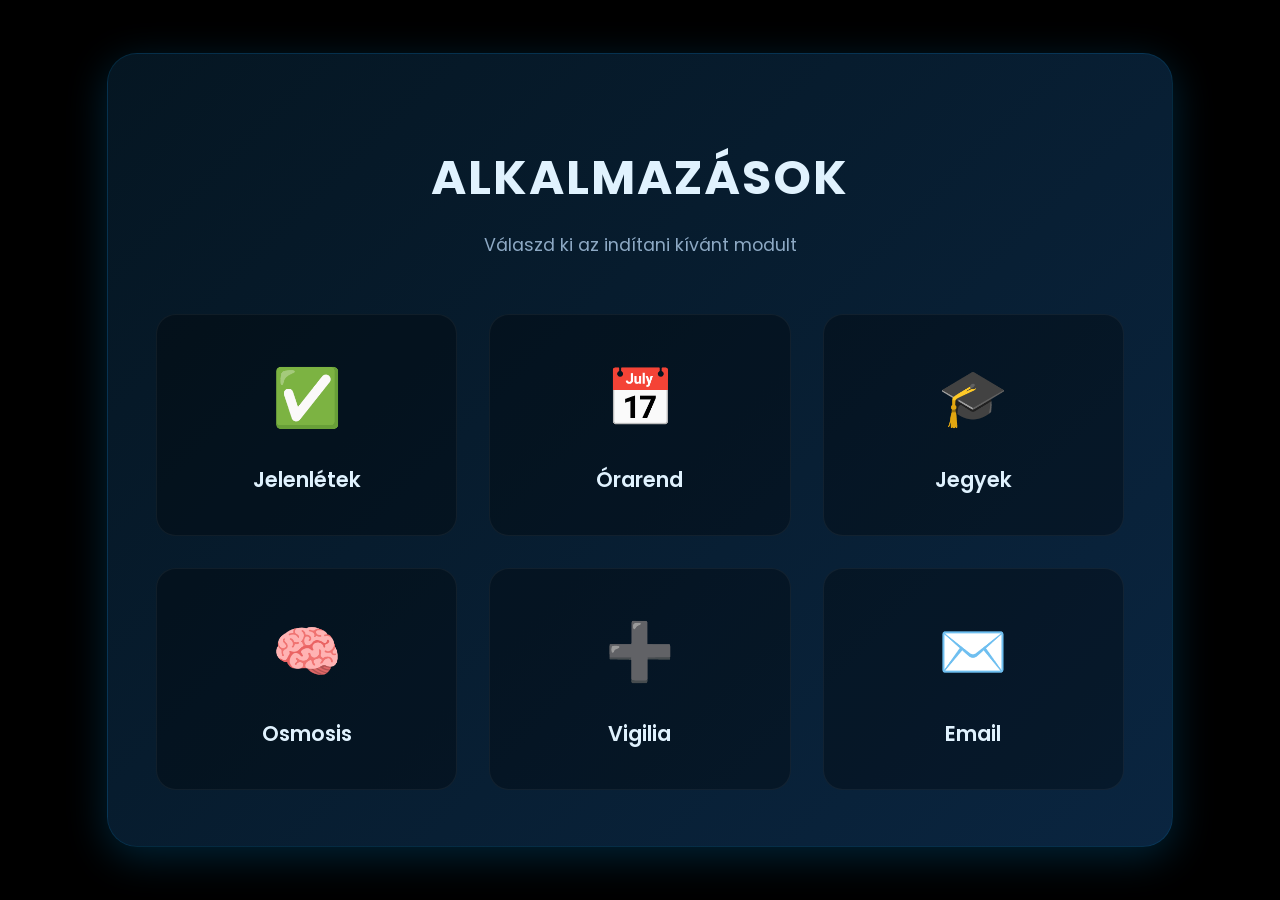
==== index.html @ 61c23f5e "Update index.html" ====
<!DOCTYPE html>
<html lang="hu">
<head>
    <meta charset="UTF-8">
    <meta name="viewport" content="width=device-width, initial-scale=1.0">
    <title>Központi Hub</title>
    <style>
        @import url('https://fonts.googleapis.com/css2?family=Poppins:wght@300;400;600&display=swap');

        /* Teljesen fekete háttér a böngészőnek */
        body {
            margin: 0;
            padding: 0;
            font-family: 'Poppins', sans-serif;
            background-color: #000000; 
            color: #ffffff;
            display: flex;
            justify-content: center;
            align-items: center;
            min-height: 100vh;
        }

        /* A "kék tér", ami összefogja a tartalmat */
        .content-area {
            background: linear-gradient(135deg, #051622, #0a2540);
            border-radius: 30px;
            padding: 3.5rem 2rem;
            max-width: 1000px;
            width: 90%;
            box-shadow: 0 10px 40px rgba(0, 119, 182, 0.3);
            border: 1px solid rgba(0, 119, 182, 0.2);
            text-align: center;
        }

        header h1 {
            font-size: 3rem;
            margin-bottom: 0.5rem;
            letter-spacing: 2px;
            text-transform: uppercase;
            color: #e0f2fe;
        }

        header p {
            font-size: 1.1rem;
            color: #8da9c4;
            margin-bottom: 3.5rem;
        }

        .card-grid {
            display: grid;
            grid-template-columns: repeat(auto-fit, minmax(220px, 1fr));
            gap: 2rem;
            padding: 0 1rem;
        }

        /* Minimalista kártyák */
        .card {
            background: rgba(0, 0, 0, 0.3);
            border: 1px solid rgba(255, 255, 255, 0.05);
            border-radius: 20px;
            padding: 2.5rem 1.5rem;
            text-decoration: none;
            color: #ffffff;
            transition: all 0.3s ease;
            display: flex;
            flex-direction: column;
            align-items: center;
            position: relative;
        }

        .card:hover {
            transform: translateY(-8px);
            border-color: #4facfe;
            background: rgba(0, 0, 0, 0.5);
            box-shadow: 0 10px 25px rgba(79, 172, 254, 0.2);
        }

        .icon {
            font-size: 3.5rem;
            margin-bottom: 1.5rem;
            transition: transform 0.3s ease;
        }

        .card:hover .icon {
            transform: scale(1.1);
        }

        .card h2 {
            font-size: 1.3rem;
            margin: 0;
            color: #e0f2fe;
            font-weight: 600;
        }

        /* Reszponzív dizájn telefonokra */
        @media (max-width: 600px) {
            .content-area {
                padding: 2rem 1rem;
                border-radius: 20px;
            }
            header h1 {
                font-size: 2.2rem;
            }
            .card-grid {
                gap: 1.5rem;
            }
            .card {
                padding: 2rem 1rem;
            }
        }
    </style>
</head>
<body>

    <div class="content-area">
        <header>
            <h1>Alkalmazások</h1>
            <p>Válaszd ki az indítani kívánt modult</p>
        </header>

        <div class="card-grid">
            <a href="presentations/pres.html" class="card">
                <div class="icon">✅</div>
                <h2>Jelenlétek</h2>
            </a>

            <a href="timetable/timetable.html" class="card">
                <div class="icon">📅</div>
                <h2>Órarend</h2>
            </a>

            <a href="https://portal-academic.umfst.ro/login" class="card" target="_blank">
                <div class="icon">🎓</div>
                <h2>Jegyek</h2>
            </a>

            <a href="https://osmosis.org" class="card" target="_blank">
                <div class="icon">🧠</div>
                <h2>Osmosis</h2>
            </a>

            <a href="https://umfst-garzi.web.app/login" class="card" target="_blank">
                <div class="icon">➕</div>
                <h2>Vigilia</h2>
            </a>

            <a href="https://outlook.office.com/mail/" class="card" target="_blank">
                <div class="icon">✉️</div>
                <h2>Email</h2>
            </a>
        </div>
    </div>

</body>
</html>
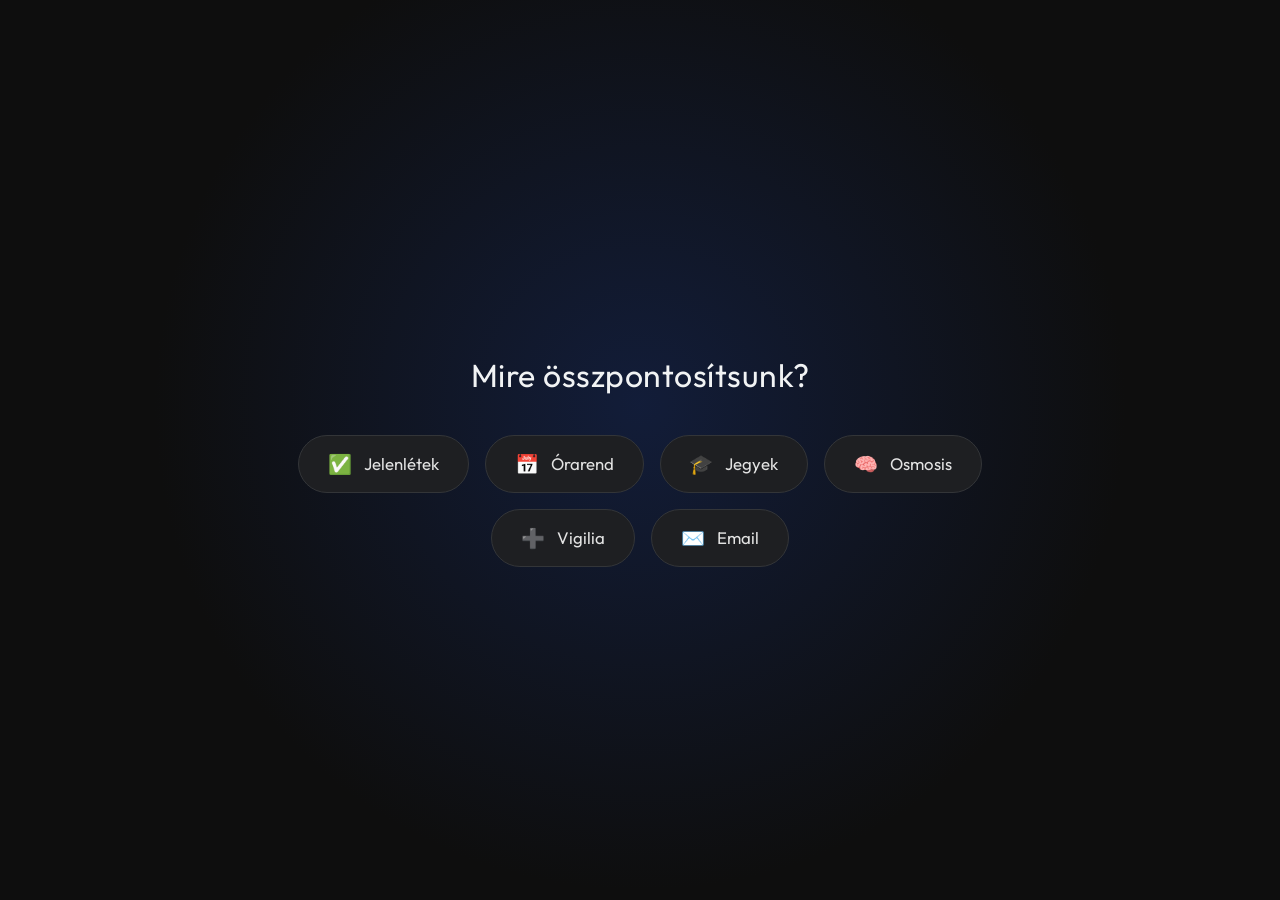
==== commit 43b158b8: "Update index.html" ====
--- a/index.html
+++ b/index.html
@@ -5,147 +5,131 @@
     <meta name="viewport" content="width=device-width, initial-scale=1.0">
     <title>Központi Hub</title>
     <style>
-        @import url('https://fonts.googleapis.com/css2?family=Poppins:wght@300;400;600&display=swap');
+        @import url('https://fonts.googleapis.com/css2?family=Outfit:wght@300;400;500&display=swap');
 
-        /* Teljesen fekete háttér a böngészőnek */
         body {
             margin: 0;
             padding: 0;
-            font-family: 'Poppins', sans-serif;
-            background-color: #000000; 
-            color: #ffffff;
+            font-family: 'Outfit', sans-serif;
+            /* Teljesen sötét háttér, középen egy finom mélykék ragyogással */
+            background-color: #0e0e0e;
+            background-image: radial-gradient(circle at 50% 45%, rgba(20, 35, 75, 0.7) 0%, rgba(14, 14, 14, 1) 60%);
+            background-repeat: no-repeat;
+            background-attachment: fixed;
+            color: #e3e3e3;
             display: flex;
+            flex-direction: column;
             justify-content: center;
             align-items: center;
             min-height: 100vh;
         }
 
-        /* A "kék tér", ami összefogja a tartalmat */
-        .content-area {
-            background: linear-gradient(135deg, #051622, #0a2540);
-            border-radius: 30px;
-            padding: 3.5rem 2rem;
-            max-width: 1000px;
-            width: 90%;
-            box-shadow: 0 10px 40px rgba(0, 119, 182, 0.3);
-            border: 1px solid rgba(0, 119, 182, 0.2);
+        .container {
             text-align: center;
+            width: 100%;
+            max-width: 800px;
+            padding: 2rem;
+            z-index: 1;
         }
 
         header h1 {
-            font-size: 3rem;
-            margin-bottom: 0.5rem;
-            letter-spacing: 2px;
-            text-transform: uppercase;
-            color: #e0f2fe;
-        }
-
-        header p {
-            font-size: 1.1rem;
-            color: #8da9c4;
-            margin-bottom: 3.5rem;
+            font-size: 2rem;
+            font-weight: 400;
+            margin-bottom: 2.5rem;
+            color: #f1f3f4;
+            letter-spacing: 0.5px;
         }
 
         .card-grid {
-            display: grid;
-            grid-template-columns: repeat(auto-fit, minmax(220px, 1fr));
-            gap: 2rem;
-            padding: 0 1rem;
+            display: flex;
+            flex-wrap: wrap;
+            justify-content: center;
+            gap: 1rem;
         }
 
-        /* Minimalista kártyák */
+        /* Minimalista, keresősáv-stílusú kártyák */
         .card {
-            background: rgba(0, 0, 0, 0.3);
-            border: 1px solid rgba(255, 255, 255, 0.05);
-            border-radius: 20px;
-            padding: 2.5rem 1.5rem;
+            background: #1e1f22;
+            border: 1px solid #333538;
+            border-radius: 50px; /* Kerekített, kapszula forma */
+            padding: 1rem 1.8rem;
             text-decoration: none;
-            color: #ffffff;
-            transition: all 0.3s ease;
+            color: #e3e3e3;
+            transition: all 0.2s ease;
             display: flex;
-            flex-direction: column;
             align-items: center;
-            position: relative;
+            gap: 12px;
         }
 
         .card:hover {
-            transform: translateY(-8px);
-            border-color: #4facfe;
-            background: rgba(0, 0, 0, 0.5);
-            box-shadow: 0 10px 25px rgba(79, 172, 254, 0.2);
+            background: #2a2b2f;
+            border-color: #55585b;
+            transform: translateY(-2px);
+            box-shadow: 0 4px 15px rgba(0, 0, 0, 0.3);
         }
 
         .icon {
-            font-size: 3.5rem;
-            margin-bottom: 1.5rem;
-            transition: transform 0.3s ease;
-        }
-
-        .card:hover .icon {
-            transform: scale(1.1);
+            font-size: 1.2rem;
         }
 
         .card h2 {
-            font-size: 1.3rem;
+            font-size: 1.05rem;
+            font-weight: 400;
             margin: 0;
-            color: #e0f2fe;
-            font-weight: 600;
         }
 
         /* Reszponzív dizájn telefonokra */
         @media (max-width: 600px) {
-            .content-area {
-                padding: 2rem 1rem;
-                border-radius: 20px;
-            }
             header h1 {
-                font-size: 2.2rem;
+                font-size: 1.6rem;
             }
             .card-grid {
-                gap: 1.5rem;
+                flex-direction: column;
+                align-items: center;
             }
             .card {
-                padding: 2rem 1rem;
+                width: 80%;
+                justify-content: center;
+                padding: 1.2rem;
             }
         }
     </style>
 </head>
 <body>
 
-    <div class="content-area">
+    <div class="container">
         <header>
-            <h1>Alkalmazások</h1>
-            <p>Válaszd ki az indítani kívánt modult</p>
+            <h1>Mire összpontosítsunk?</h1>
         </header>
 
         <div class="card-grid">
             <a href="presentations/pres.html" class="card">
-                <div class="icon">✅</div>
+                <span class="icon">✅</span>
                 <h2>Jelenlétek</h2>
             </a>
 
             <a href="timetable/timetable.html" class="card">
-                <div class="icon">📅</div>
+                <span class="icon">📅</span>
                 <h2>Órarend</h2>
             </a>
 
             <a href="https://portal-academic.umfst.ro/login" class="card" target="_blank">
-                <div class="icon">🎓</div>
+                <span class="icon">🎓</span>
                 <h2>Jegyek</h2>
             </a>
 
             <a href="https://osmosis.org" class="card" target="_blank">
-                <div class="icon">🧠</div>
+                <span class="icon">🧠</span>
                 <h2>Osmosis</h2>
             </a>
 
             <a href="https://umfst-garzi.web.app/login" class="card" target="_blank">
-                <div class="icon">➕</div>
+                <span class="icon">➕</span>
                 <h2>Vigilia</h2>
             </a>
 
             <a href="https://outlook.office.com/mail/" class="card" target="_blank">
-                <div class="icon">✉️</div>
+                <span class="icon">✉️</span>
                 <h2>Email</h2>
             </a>
         </div>
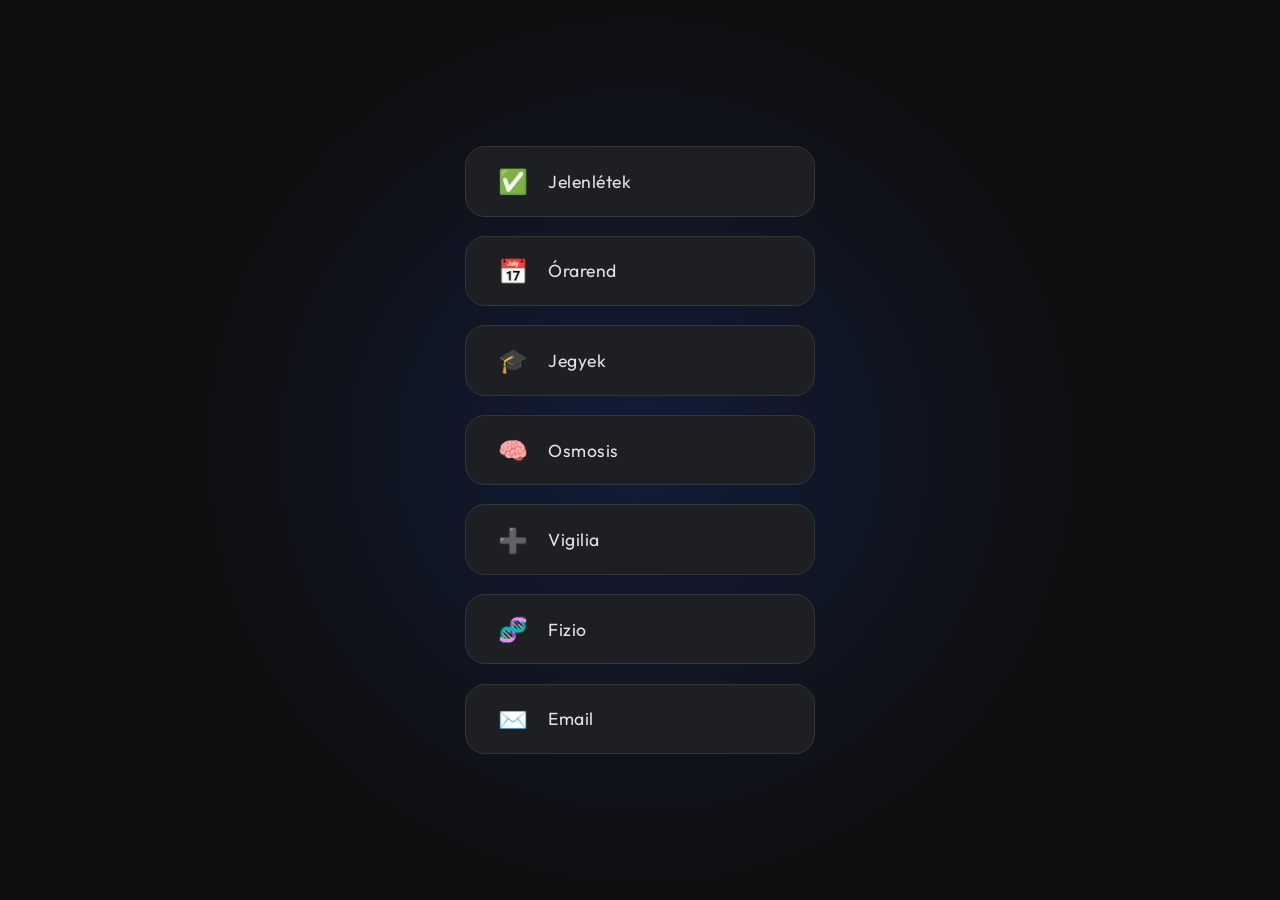
==== commit 191ec99e: "Update index.html" ====
--- a/index.html
+++ b/index.html
@@ -11,54 +11,48 @@
             margin: 0;
             padding: 0;
             font-family: 'Outfit', sans-serif;
-            /* Teljesen sötét háttér, középen egy finom mélykék ragyogással */
             background-color: #0e0e0e;
-            background-image: radial-gradient(circle at 50% 45%, rgba(20, 35, 75, 0.7) 0%, rgba(14, 14, 14, 1) 60%);
+            background-image: radial-gradient(circle at 50% 50%, rgba(20, 35, 75, 0.7) 0%, rgba(14, 14, 14, 1) 60%);
             background-repeat: no-repeat;
             background-attachment: fixed;
             color: #e3e3e3;
             display: flex;
-            flex-direction: column;
             justify-content: center;
             align-items: center;
             min-height: 100vh;
         }
 
         .container {
-            text-align: center;
             width: 100%;
-            max-width: 800px;
+            display: flex;
+            justify-content: center;
             padding: 2rem;
-            z-index: 1;
-        }
-
-        header h1 {
-            font-size: 2rem;
-            font-weight: 400;
-            margin-bottom: 2.5rem;
-            color: #f1f3f4;
-            letter-spacing: 0.5px;
+            box-sizing: border-box;
         }
 
         .card-grid {
             display: flex;
-            flex-wrap: wrap;
-            justify-content: center;
-            gap: 1rem;
+            flex-direction: column; /* Egy oszlopba rendezés */
+            align-items: center;
+            gap: 1.2rem;
+            width: 100%;
         }
 
-        /* Minimalista, keresősáv-stílusú kártyák */
+        /* Szélesebb, oszlopos kártyák */
         .card {
             background: #1e1f22;
             border: 1px solid #333538;
-            border-radius: 50px; /* Kerekített, kapszula forma */
-            padding: 1rem 1.8rem;
+            border-radius: 20px;
+            padding: 1.2rem 2rem;
             text-decoration: none;
             color: #e3e3e3;
             transition: all 0.2s ease;
             display: flex;
             align-items: center;
-            gap: 12px;
+            gap: 20px;
+            width: 100%;
+            max-width: 350px; /* A kártyák maximális szélessége */
+            box-sizing: border-box;
         }
 
         .card:hover {
@@ -69,28 +63,25 @@
         }
 
         .icon {
-            font-size: 1.2rem;
+            font-size: 1.5rem;
+            display: flex;
+            align-items: center;
+            justify-content: center;
+            width: 30px; /* Fix szélesség az ikonoknak, hogy a szöveg szépen egy vonalban maradjon */
         }
 
         .card h2 {
-            font-size: 1.05rem;
+            font-size: 1.1rem;
             font-weight: 400;
             margin: 0;
+            letter-spacing: 0.5px;
         }
 
         /* Reszponzív dizájn telefonokra */
-        @media (max-width: 600px) {
-            header h1 {
-                font-size: 1.6rem;
-            }
-            .card-grid {
-                flex-direction: column;
-                align-items: center;
-            }
+        @media (max-width: 400px) {
             .card {
-                width: 80%;
-                justify-content: center;
-                padding: 1.2rem;
+                max-width: 100%;
+                padding: 1rem 1.5rem;
             }
         }
     </style>
@@ -98,10 +89,6 @@
 <body>
 
     <div class="container">
-        <header>
-            <h1>Mire összpontosítsunk?</h1>
-        </header>
-
         <div class="card-grid">
             <a href="presentations/pres.html" class="card">
                 <span class="icon">✅</span>
@@ -128,6 +115,11 @@
                 <h2>Vigilia</h2>
             </a>
 
+            <a href="https://fizioms.ro" class="card" target="_blank">
+                <span class="icon">🧬</span>
+                <h2>Fizio</h2>
+            </a>
+
             <a href="https://outlook.office.com/mail/" class="card" target="_blank">
                 <span class="icon">✉️</span>
                 <h2>Email</h2>
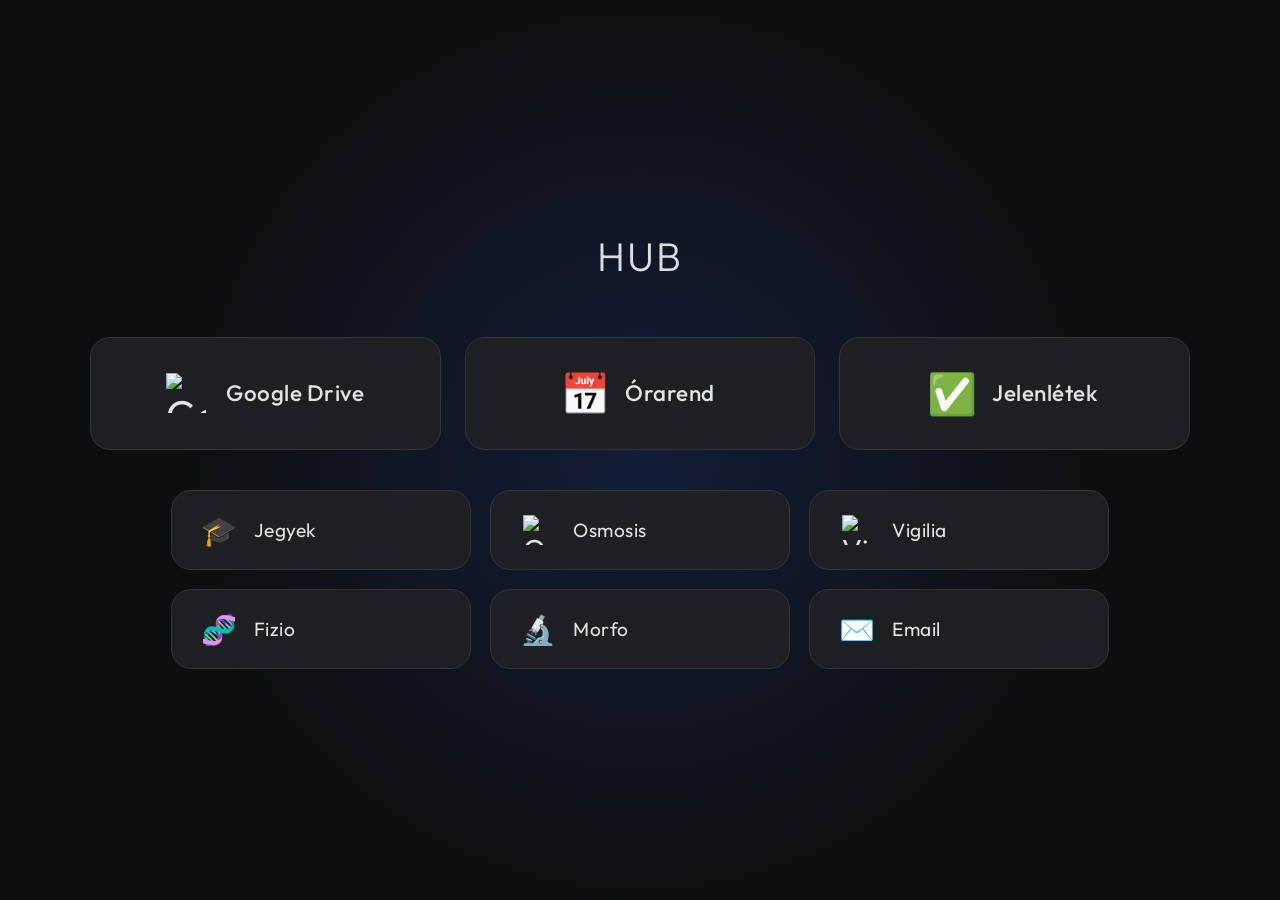
==== commit 92162a24: "Update index.html" ====
--- a/index.html
+++ b/index.html
@@ -4,6 +4,7 @@
     <meta charset="UTF-8">
     <meta name="viewport" content="width=device-width, initial-scale=1.0">
     <title>Központi Hub</title>
+    <link rel="icon" href="data:image/svg+xml,<svg xmlns=%22http://www.w3.org/2000/svg%22 viewBox=%220 0 100 100%22><text y=%22.9em%22 font-size=%2290%22>🎓</text></svg>">
     <style>
         @import url('https://fonts.googleapis.com/css2?family=Outfit:wght@300;400;500&display=swap');
 
@@ -26,32 +27,59 @@
             width: 100%;
             display: flex;
             justify-content: center;
-            padding: 2rem;
+            padding: 3rem 2rem;
             box-sizing: border-box;
         }
 
-        .card-grid {
-            display: flex;
-            flex-direction: column; /* Egy oszlopba rendezés */
-            align-items: center;
+        /* A teljes elrendezést összefogó konténer */
+        .layout-wrapper {
+            display: flex;
+            flex-direction: column;
+            align-items: center;
+            gap: 2.5rem;
+            width: 100%;
+            max-width: 1100px;
+        }
+
+        /* Letisztult főcím stílusa */
+        header h1 {
+            font-size: 2.5rem;
+            font-weight: 300;
+            margin: 0 0 1rem 0;
+            color: #f1f3f4;
+            letter-spacing: 2px;
+            text-transform: uppercase;
+            opacity: 0.9;
+        }
+
+        /* Felső sor: 3 nagy kártya */
+        .top-row {
+            display: grid;
+            grid-template-columns: repeat(3, 1fr);
+            gap: 1.5rem;
+            width: 100%;
+        }
+
+        /* Alsó rész: a többi kártya */
+        .bottom-row {
+            display: flex;
+            flex-wrap: wrap;
+            justify-content: center;
             gap: 1.2rem;
             width: 100%;
-        }
-
-        /* Szélesebb, oszlopos kártyák */
+            max-width: 1000px;
+        }
+
+        /* Közös kártya stílusok */
         .card {
             background: #1e1f22;
             border: 1px solid #333538;
             border-radius: 20px;
-            padding: 1.2rem 2rem;
             text-decoration: none;
             color: #e3e3e3;
             transition: all 0.2s ease;
             display: flex;
             align-items: center;
-            gap: 20px;
-            width: 100%;
-            max-width: 350px; /* A kártyák maximális szélessége */
             box-sizing: border-box;
         }
 
@@ -62,26 +90,82 @@
             box-shadow: 0 4px 15px rgba(0, 0, 0, 0.3);
         }
 
-        .icon {
-            font-size: 1.5rem;
-            display: flex;
-            align-items: center;
-            justify-content: center;
-            width: 30px; /* Fix szélesség az ikonoknak, hogy a szöveg szépen egy vonalban maradjon */
-        }
-
-        .card h2 {
-            font-size: 1.1rem;
+        /* Kép alapú logók formázása */
+        .icon img {
+            width: 100%;
+            height: 100%;
+            object-fit: contain;
+        }
+
+        /* Felső, kiemelt kártyák stílusa */
+        .card.large {
+            padding: 2.2rem 2rem;
+            gap: 20px;
+            justify-content: center;
+        }
+
+        .card.large .icon {
+            font-size: 2.5rem;
+            display: flex;
+            align-items: center;
+            justify-content: center;
+            width: 40px;
+            height: 40px;
+        }
+
+        .card.large h2 {
+            font-size: 1.4rem;
+            font-weight: 500;
+            margin: 0;
+            letter-spacing: 0.5px;
+        }
+
+        /* Alsó kártyák stílusa */
+        .card.medium {
+            padding: 1.5rem 2rem;
+            gap: 20px;
+            width: 300px;
+            justify-content: flex-start;
+        }
+
+        .card.medium .icon {
+            font-size: 1.8rem;
+            display: flex;
+            align-items: center;
+            justify-content: center;
+            width: 30px;
+            height: 30px;
+        }
+
+        .card.medium h2 {
+            font-size: 1.2rem;
             font-weight: 400;
             margin: 0;
             letter-spacing: 0.5px;
         }
 
-        /* Reszponzív dizájn telefonokra */
-        @media (max-width: 400px) {
-            .card {
+        /* Reszponzív dizájn telefonokra és tabletekre */
+        @media (max-width: 950px) {
+            .top-row {
+                grid-template-columns: repeat(2, 1fr);
+            }
+        }
+
+        @media (max-width: 650px) {
+            header h1 {
+                font-size: 2rem;
+            }
+            .top-row {
+                grid-template-columns: 1fr;
+            }
+            .card.medium {
+                width: 100%;
                 max-width: 100%;
-                padding: 1rem 1.5rem;
+                justify-content: center;
+            }
+            .card.large {
+                justify-content: flex-start;
+                padding: 1.8rem;
             }
         }
     </style>
@@ -89,41 +173,67 @@
 <body>
 
     <div class="container">
-        <div class="card-grid">
-            <a href="presentations/pres.html" class="card">
-                <span class="icon">✅</span>
-                <h2>Jelenlétek</h2>
-            </a>
-
-            <a href="timetable/timetable.html" class="card">
-                <span class="icon">📅</span>
-                <h2>Órarend</h2>
-            </a>
-
-            <a href="https://portal-academic.umfst.ro/login" class="card" target="_blank">
-                <span class="icon">🎓</span>
-                <h2>Jegyek</h2>
-            </a>
-
-            <a href="https://osmosis.org" class="card" target="_blank">
-                <span class="icon">🧠</span>
-                <h2>Osmosis</h2>
-            </a>
-
-            <a href="https://umfst-garzi.web.app/login" class="card" target="_blank">
-                <span class="icon">➕</span>
-                <h2>Vigilia</h2>
-            </a>
-
-            <a href="https://fizioms.ro" class="card" target="_blank">
-                <span class="icon">🧬</span>
-                <h2>Fizio</h2>
-            </a>
-
-            <a href="https://outlook.office.com/mail/" class="card" target="_blank">
-                <span class="icon">✉️</span>
-                <h2>Email</h2>
-            </a>
+        <div class="layout-wrapper">
+            
+            <header>
+                <h1>Hub</h1>
+            </header>
+            
+            <div class="top-row">
+                <a href="https://drive.google.com/drive/u/0/folders/1tBa0dpio8K0IZI8FMz_psUheAzWeXCe9" class="card large" target="_blank">
+                    <span class="icon">
+                        <img src="https://ssl.gstatic.com/docs/doclist/images/drive_favicon_2026_32dp.png" alt="Google Drive Logó">
+                    </span>
+                    <h2>Google Drive</h2>
+                </a>
+
+                <a href="timetable/timetable.html" class="card large" target="_blank">
+                    <span class="icon">📅</span>
+                    <h2>Órarend</h2>
+                </a>
+
+                <a href="presentations/pres.html" class="card large" target="_blank">
+                    <span class="icon">✅</span>
+                    <h2>Jelenlétek</h2>
+                </a>
+            </div>
+
+            <div class="bottom-row">
+                <a href="https://portal-academic.umfst.ro/login" class="card medium" target="_blank">
+                    <span class="icon">🎓</span>
+                    <h2>Jegyek</h2>
+                </a>
+
+                <a href="https://osmosis.org" class="card medium" target="_blank">
+                    <span class="icon">
+                        <img src="https://www.osmosis.org/wp-content/uploads/sites/18/2026/01/cropped-favicon-1.png?w=192" alt="Osmosis Logó">
+                    </span>
+                    <h2>Osmosis</h2>
+                </a>
+
+                <a href="https://umfst-garzi.web.app/login" class="card medium" target="_blank">
+                    <span class="icon">
+                        <img src="https://umfst-garzi.web.app/vite.svg" alt="Vigilia Logó">
+                    </span>
+                    <h2>Vigilia</h2>
+                </a>
+
+                <a href="https://fizioms.ro" class="card medium" target="_blank">
+                    <span class="icon">🧬</span>
+                    <h2>Fizio</h2>
+                </a>
+
+                <a href="https://apw.umfst.ro/SlideCenter/Login" class="card medium" target="_blank">
+                    <span class="icon">🔬</span>
+                    <h2>Morfo</h2>
+                </a>
+
+                <a href="https://outlook.office.com/mail/" class="card medium" target="_blank">
+                    <span class="icon">✉️</span>
+                    <h2>Email</h2>
+                </a>
+            </div>
+
         </div>
     </div>
 
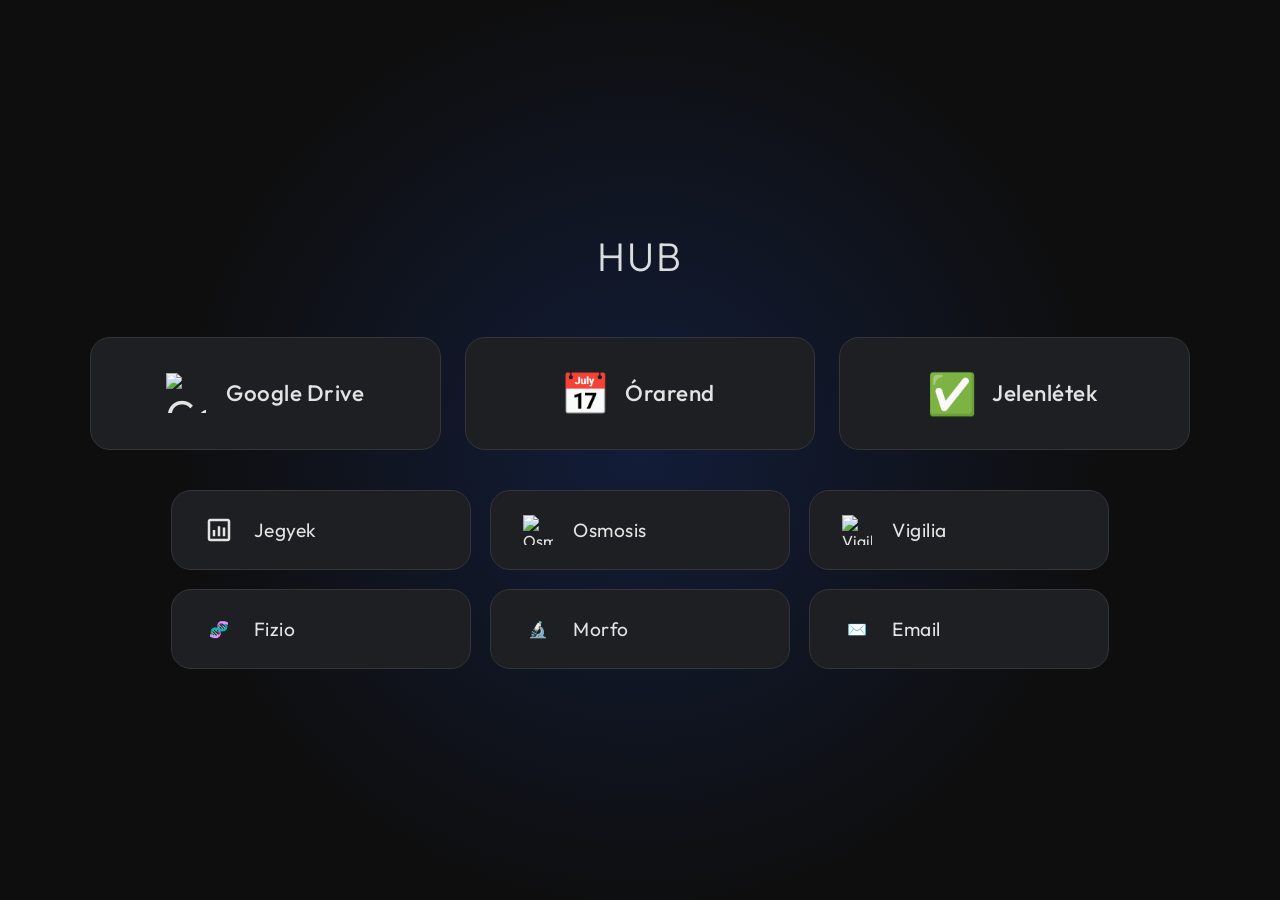
==== commit 1ce0a89e: "update" ====
--- a/index.html
+++ b/index.html
@@ -31,7 +31,6 @@
             box-sizing: border-box;
         }
 
-        /* A teljes elrendezést összefogó konténer */
         .layout-wrapper {
             display: flex;
             flex-direction: column;
@@ -41,7 +40,6 @@
             max-width: 1100px;
         }
 
-        /* Letisztult főcím stílusa */
         header h1 {
             font-size: 2.5rem;
             font-weight: 300;
@@ -52,7 +50,6 @@
             opacity: 0.9;
         }
 
-        /* Felső sor: 3 nagy kártya */
         .top-row {
             display: grid;
             grid-template-columns: repeat(3, 1fr);
@@ -60,7 +57,6 @@
             width: 100%;
         }
 
-        /* Alsó rész: a többi kártya */
         .bottom-row {
             display: flex;
             flex-wrap: wrap;
@@ -70,34 +66,38 @@
             max-width: 1000px;
         }
 
-        /* Közös kártya stílusok */
         .card {
             background: #1e1f22;
             border: 1px solid #333538;
             border-radius: 20px;
             text-decoration: none;
             color: #e3e3e3;
-            transition: all 0.2s ease;
+            transition: all 0.3s ease;
             display: flex;
             align-items: center;
             box-sizing: border-box;
         }
 
         .card:hover {
-            background: #2a2b2f;
-            border-color: #55585b;
+            background: rgba(25, 45, 75, 0.6);
+            border-color: rgba(79, 172, 254, 0.4);
             transform: translateY(-2px);
-            box-shadow: 0 4px 15px rgba(0, 0, 0, 0.3);
-        }
-
-        /* Kép alapú logók formázása */
+            box-shadow: 0 8px 20px rgba(79, 172, 254, 0.15);
+        }
+
         .icon img {
             width: 100%;
             height: 100%;
             object-fit: contain;
         }
 
-        /* Felső, kiemelt kártyák stílusa */
+        /* SVG ikon stílusa */
+        .icon svg {
+            width: 30px;
+            height: 30px;
+            fill: #e3e3e3;
+        }
+
         .card.large {
             padding: 2.2rem 2rem;
             gap: 20px;
@@ -120,7 +120,6 @@
             letter-spacing: 0.5px;
         }
 
-        /* Alsó kártyák stílusa */
         .card.medium {
             padding: 1.5rem 2rem;
             gap: 20px;
@@ -129,7 +128,6 @@
         }
 
         .card.medium .icon {
-            font-size: 1.8rem;
             display: flex;
             align-items: center;
             justify-content: center;
@@ -144,7 +142,6 @@
             letter-spacing: 0.5px;
         }
 
-        /* Reszponzív dizájn telefonokra és tabletekre */
         @media (max-width: 950px) {
             .top-row {
                 grid-template-columns: repeat(2, 1fr);
@@ -200,7 +197,9 @@
 
             <div class="bottom-row">
                 <a href="https://portal-academic.umfst.ro/login" class="card medium" target="_blank">
-                    <span class="icon">🎓</span>
+                    <span class="icon">
+                        <svg viewBox="0 0 24 24"><path d="M19 3H5c-1.1 0-2 .9-2 2v14c0 1.1.9 2 2 2h14c1.1 0 2-.9 2-2V5c0-1.1-.9-2-2-2zm0 16H5V5h14v14zM7 12h2v5H7zm4-3h2v8h-2zm4 1h2v7h-2z"/></svg>
+                    </span>
                     <h2>Jegyek</h2>
                 </a>
 
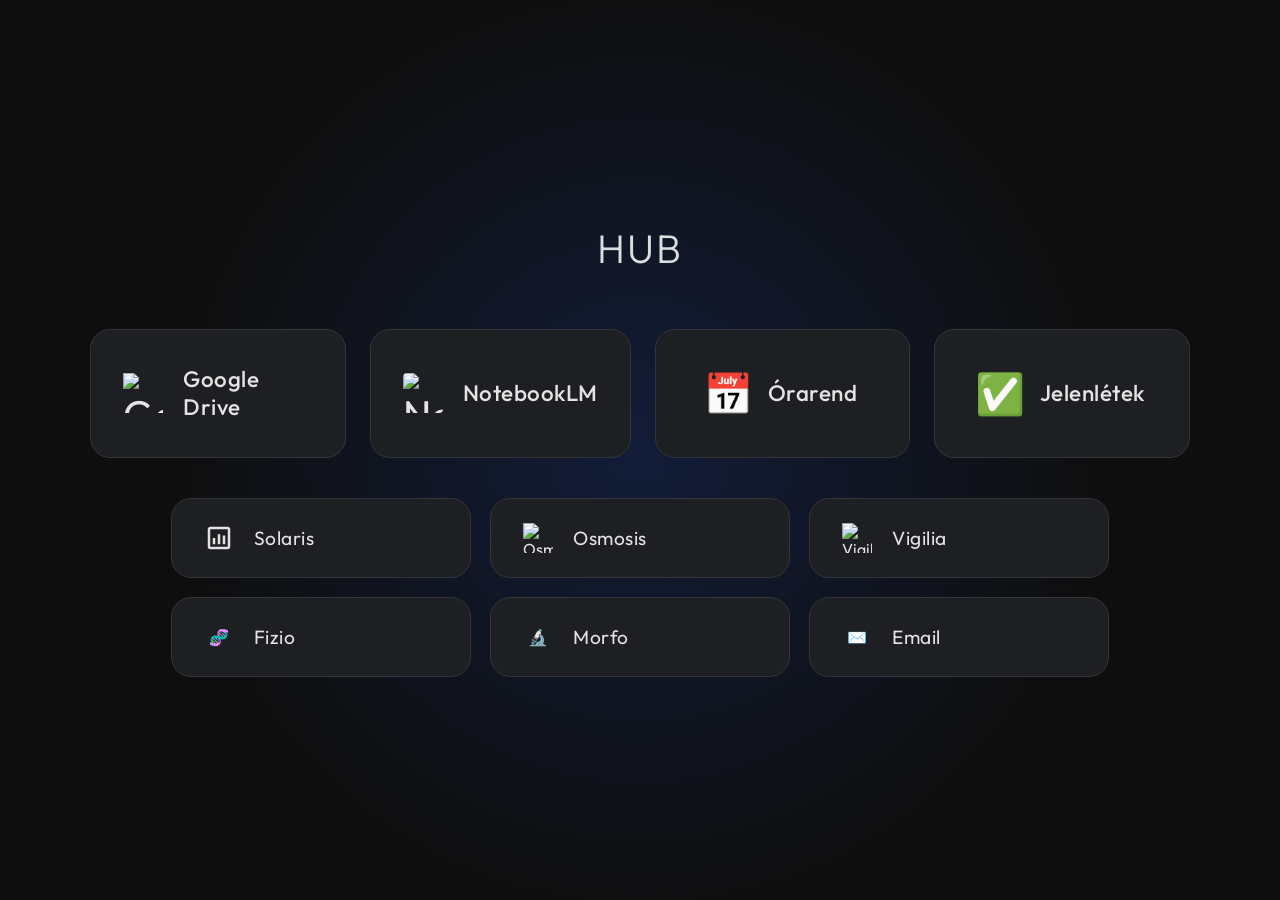
==== commit d11c3cee: "Update index.html" ====
--- a/index.html
+++ b/index.html
@@ -52,7 +52,7 @@
 
         .top-row {
             display: grid;
-            grid-template-columns: repeat(3, 1fr);
+            grid-template-columns: repeat(4, 1fr); /* Módosítva 3-ról 4-re az új kártya miatt */
             gap: 1.5rem;
             width: 100%;
         }
@@ -184,6 +184,14 @@
                     <h2>Google Drive</h2>
                 </a>
 
+                <!-- Új NotebookLM kártya -->
+                <a href="https://notebooklm.google.com/" class="card large" target="_blank">
+                    <span class="icon">
+                        <img src="https://notebooklm.google.com/favicon.ico" alt="NotebookLM Logó" style="border-radius: 4px;">
+                    </span>
+                    <h2>NotebookLM</h2>
+                </a>
+
                 <a href="timetable/timetable.html" class="card large" target="_blank">
                     <span class="icon">📅</span>
                     <h2>Órarend</h2>
@@ -200,7 +208,7 @@
                     <span class="icon">
                         <svg viewBox="0 0 24 24"><path d="M19 3H5c-1.1 0-2 .9-2 2v14c0 1.1.9 2 2 2h14c1.1 0 2-.9 2-2V5c0-1.1-.9-2-2-2zm0 16H5V5h14v14zM7 12h2v5H7zm4-3h2v8h-2zm4 1h2v7h-2z"/></svg>
                     </span>
-                    <h2>Jegyek</h2>
+                    <h2>Solaris</h2>
                 </a>
 
                 <a href="https://osmosis.org" class="card medium" target="_blank">
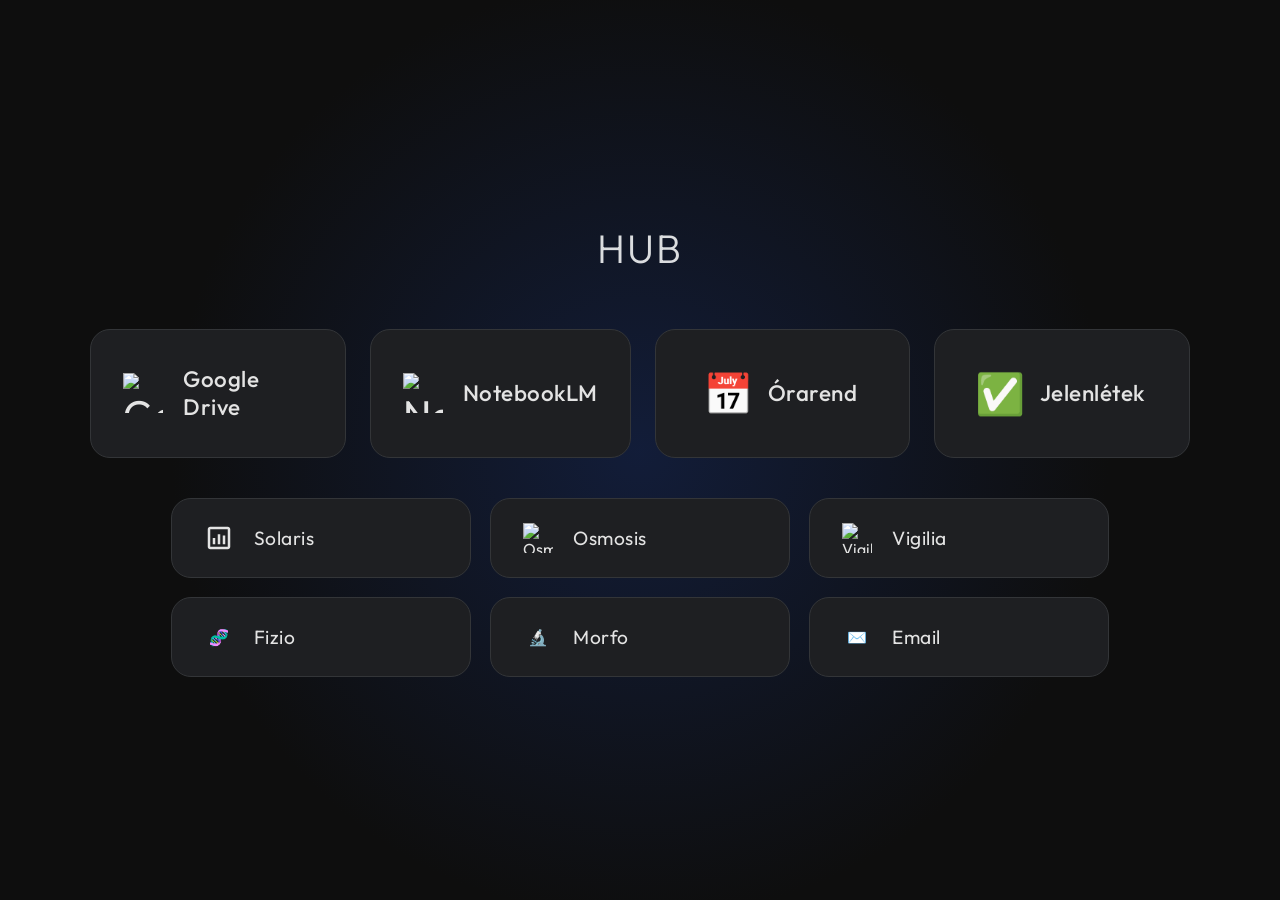
==== commit fec671bc: "Update index.html" ====
--- a/index.html
+++ b/index.html
@@ -52,7 +52,7 @@
 
         .top-row {
             display: grid;
-            grid-template-columns: repeat(4, 1fr); /* Módosítva 3-ról 4-re az új kártya miatt */
+            grid-template-columns: repeat(4, 1fr);
             gap: 1.5rem;
             width: 100%;
         }
@@ -184,10 +184,10 @@
                     <h2>Google Drive</h2>
                 </a>
 
-                <!-- Új NotebookLM kártya -->
+                <!-- Új NotebookLM kártya frissített logóval -->
                 <a href="https://notebooklm.google.com/" class="card large" target="_blank">
                     <span class="icon">
-                        <img src="https://notebooklm.google.com/favicon.ico" alt="NotebookLM Logó" style="border-radius: 4px;">
+                        <img src="https://notebooklm.google.com/_/static/branding/v6/dark_mode/notebook-logo.svg" alt="NotebookLM Logó">
                     </span>
                     <h2>NotebookLM</h2>
                 </a>
